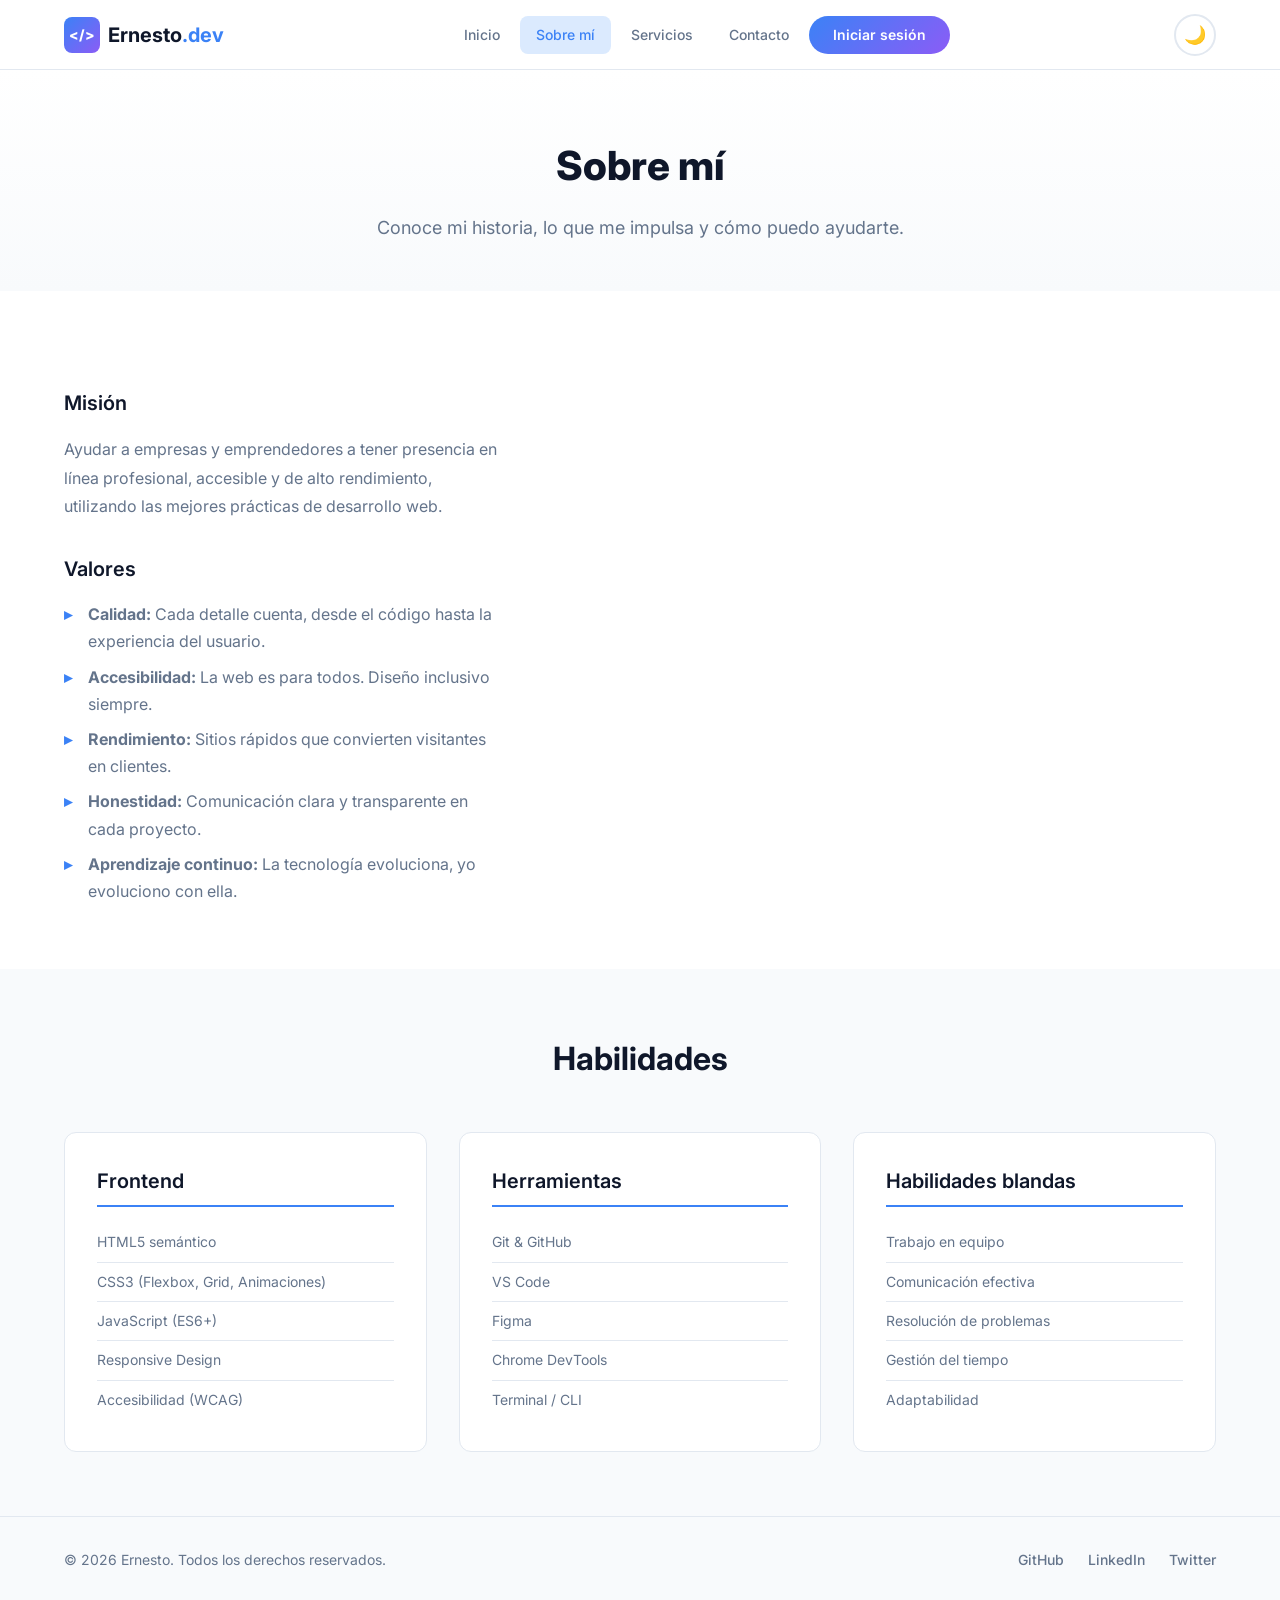
==== about.html @ 3efb2885 "first commit" ====
<!DOCTYPE html>
<html lang="es">
<head>
    <meta charset="UTF-8">
    <meta name="viewport" content="width=device-width, initial-scale=1.0">
    <meta name="description" content="Conoce la historia, misión y valores de Ernesto, desarrollador web Full Stack con pasión por la tecnología.">
    <meta name="keywords" content="sobre mí, historia, misión, valores, desarrollo web, portafolio">
    <meta name="author" content="Ernesto">
    <meta name="robots" content="index, follow">
    <meta property="og:title" content="Sobre mí | Ernesto - Desarrollador Web">
    <meta property="og:description" content="Conoce mi historia, misión y valores como desarrollador web.">
    <meta property="og:type" content="website">
    <title>Sobre mí | Ernesto - Desarrollador Web Full Stack</title>
    <link rel="stylesheet" href="estilos.css">
    <link rel="preconnect" href="https://fonts.googleapis.com">
    <link rel="preconnect" href="https://fonts.gstatic.com" crossorigin>
    <link href="https://fonts.googleapis.com/css2?family=Inter:wght@300;400;500;600;700;800&display=swap" rel="stylesheet">
</head>
<body>
    <header class="header">
        <div class="container header-content">
            <a href="index.html" class="logo">
                <span class="logo-icon">&lt;/&gt;</span>
                <span class="logo-text">Ernesto<span class="logo-accent">.dev</span></span>
            </a>
            <nav class="nav">
                <ul class="nav-list">
                    <li><a href="index.html" class="nav-link">Inicio</a></li>
                    <li><a href="about.html" class="nav-link active">Sobre mí</a></li>
                    <li><a href="services.html" class="nav-link">Servicios</a></li>
                    <li><a href="contact.html" class="nav-link">Contacto</a></li>
                    <li><a href="login.html" class="nav-link nav-cta">Iniciar sesión</a></li>
                </ul>
            </nav>
            <button class="theme-toggle" id="themeToggle" aria-label="Cambiar tema">
                <span class="theme-icon">🌙</span>
            </button>
        </div>
    </header>

    <main class="main">
        <section class="page-hero">
            <div class="container">
                <h1 class="page-title">Sobre mí</h1>
                <p class="page-subtitle">Conoce mi historia, lo que me impulsa y cómo puedo ayudarte.</p>
            </div>
        </section>

        <section class="about-section">
            <div class="container">
                <div class="about-grid">
                    <div class="about-content">
                        <h3 class="about-subtitle">Misión</h3>
                        <p class="about-text">
                            Ayudar a empresas y emprendedores a tener presencia en línea profesional,
                            accesible y de alto rendimiento, utilizando las mejores prácticas de desarrollo web.
                        </p>

                        <h3 class="about-subtitle">Valores</h3>
                        <ul class="about-list">
                            <li><strong>Calidad:</strong> Cada detalle cuenta, desde el código hasta la experiencia del usuario.</li>
                            <li><strong>Accesibilidad:</strong> La web es para todos. Diseño inclusivo siempre.</li>
                            <li><strong>Rendimiento:</strong> Sitios rápidos que convierten visitantes en clientes.</li>
                            <li><strong>Honestidad:</strong> Comunicación clara y transparente en cada proyecto.</li>
                            <li><strong>Aprendizaje continuo:</strong> La tecnología evoluciona, yo evoluciono con ella.</li>
                        </ul>
                    </div>
                </div>
            </div>
        </section>

        <section class="skills-section">
            <div class="container">
                <h2 class="section-title">Habilidades</h2>
                <div class="skills-grid">
                    <div class="skill-category">
                        <h3 class="skill-title">Frontend</h3>
                        <ul class="skill-list">
                            <li>HTML5 semántico</li>
                            <li>CSS3 (Flexbox, Grid, Animaciones)</li>
                            <li>JavaScript (ES6+)</li>
                            <li>Responsive Design</li>
                            <li>Accesibilidad (WCAG)</li>
                        </ul>
                    </div>
                    <div class="skill-category">
                        <h3 class="skill-title">Herramientas</h3>
                        <ul class="skill-list">
                            <li>Git & GitHub</li>
                            <li>VS Code</li>
                            <li>Figma</li>
                            <li>Chrome DevTools</li>
                            <li>Terminal / CLI</li>
                        </ul>
                    </div>
                    <div class="skill-category">
                        <h3 class="skill-title">Habilidades blandas</h3>
                        <ul class="skill-list">
                            <li>Trabajo en equipo</li>
                            <li>Comunicación efectiva</li>
                            <li>Resolución de problemas</li>
                            <li>Gestión del tiempo</li>
                            <li>Adaptabilidad</li>
                        </ul>
                    </div>
                </div>
            </div>
        </section>
    </main>

    <footer class="footer">
        <div class="container">
            <div class="footer-content">
                <p class="footer-copy">&copy; 2026 Ernesto. Todos los derechos reservados.</p>
                <div class="footer-social">
                    <a href="#" aria-label="GitHub" class="social-link">GitHub</a>
                    <a href="#" aria-label="LinkedIn" class="social-link">LinkedIn</a>
                    <a href="#" aria-label="Twitter" class="social-link">Twitter</a>
                </div>
            </div>
        </div>
    </footer>

    <script src="script.js"></script>
</body>
</html>
---- estilos.css ----
/* ============================================
   ESTILOS GLOBALES - Ernesto.dev
   ============================================ */

/* --- Variables CSS (Tema claro/oscuro) --- */
:root {
    /* Colores - Tema claro */
    --color-bg: #ffffff;
    --color-bg-alt: #f8fafc;
    --color-bg-card: #ffffff;
    --color-text: #1e293b;
    --color-text-muted: #64748b;
    --color-text-heading: #0f172a;
    --color-primary: #3b82f6;
    --color-primary-hover: #2563eb;
    --color-primary-light: #dbeafe;
    --color-secondary: #8b5cf6;
    --color-accent: #06b6d4;
    --color-border: #e2e8f0;
    --color-shadow: rgba(0, 0, 0, 0.08);
    --color-shadow-lg: rgba(0, 0, 0, 0.12);
    --color-nav-bg: rgba(255, 255, 255, 0.95);
    --color-input-bg: #ffffff;
    --color-input-border: #cbd5e1;
    --color-success: #10b981;
    --color-error: #ef4444;
    --color-code-bg: #1e293b;
    --color-code-text: #e2e8f0;

    /* Espaciado */
    --spacing-xs: 0.25rem;
    --spacing-sm: 0.5rem;
    --spacing-md: 1rem;
    --spacing-lg: 1.5rem;
    --spacing-xl: 2rem;
    --spacing-2xl: 3rem;
    --spacing-3xl: 4rem;

    /* Tipografía */
    --font-family: 'Inter', -apple-system, BlinkMacSystemFont, 'Segoe UI', Roboto, sans-serif;
    --font-size-xs: 0.75rem;
    --font-size-sm: 0.875rem;
    --font-size-base: 1rem;
    --font-size-md: 1.125rem;
    --font-size-lg: 1.25rem;
    --font-size-xl: 1.5rem;
    --font-size-2xl: 2rem;
    --font-size-3xl: 2.5rem;
    --font-size-4xl: 3rem;

    /* Bordes */
    --radius-sm: 0.375rem;
    --radius-md: 0.5rem;
    --radius-lg: 0.75rem;
    --radius-xl: 1rem;
    --radius-full: 9999px;

    /* Transiciones */
    --transition-fast: 150ms ease;
    --transition-base: 250ms ease;
    --transition-slow: 350ms ease;

    /* Layout */
    --container-max: 1200px;
    --header-height: 70px;
}

/* Tema oscuro */
[data-theme="dark"] {
    --color-bg: #0f172a;
    --color-bg-alt: #1e293b;
    --color-bg-card: #1e293b;
    --color-text: #e2e8f0;
    --color-text-muted: #94a3b8;
    --color-text-heading: #f1f5f9;
    --color-primary: #60a5fa;
    --color-primary-hover: #3b82f6;
    --color-primary-light: #1e3a5f;
    --color-secondary: #a78bfa;
    --color-accent: #22d3ee;
    --color-border: #334155;
    --color-shadow: rgba(0, 0, 0, 0.3);
    --color-shadow-lg: rgba(0, 0, 0, 0.4);
    --color-nav-bg: rgba(15, 23, 42, 0.95);
    --color-input-bg: #1e293b;
    --color-input-border: #475569;
    --color-code-bg: #0f172a;
    --color-code-text: #e2e8f0;
}

/* --- Reset y base --- */
*, *::before, *::after {
    box-sizing: border-box;
    margin: 0;
    padding: 0;
}

html {
    scroll-behavior: smooth;
    font-size: 16px;
}

body {
    font-family: var(--font-family);
    font-size: var(--font-size-base);
    line-height: 1.6;
    color: var(--color-text);
    background-color: var(--color-bg);
    transition: background-color var(--transition-base), color var(--transition-base);
    min-height: 100vh;
    display: flex;
    flex-direction: column;
}

img {
    max-width: 100%;
    height: auto;
    display: block;
}

a {
    color: var(--color-primary);
    text-decoration: none;
    transition: color var(--transition-fast);
}

a:hover {
    color: var(--color-primary-hover);
}

ul, ol {
    list-style: none;
}

/* --- Layout --- */
.container {
    width: 100%;
    max-width: var(--container-max);
    margin: 0 auto;
    padding: 0 var(--spacing-lg);
}

.main {
    flex: 1;
}

/* --- Header y Navegación (Flexbox) --- */
.header {
    position: sticky;
    top: 0;
    z-index: 100;
    background-color: var(--color-nav-bg);
    backdrop-filter: blur(10px);
    border-bottom: 1px solid var(--color-border);
    height: var(--header-height);
    transition: background-color var(--transition-base);
}

.header-content {
    display: flex;
    align-items: center;
    justify-content: space-between;
    height: var(--header-height);
    gap: var(--spacing-lg);
}

.logo {
    display: flex;
    align-items: center;
    gap: var(--spacing-sm);
    font-size: var(--font-size-lg);
    font-weight: 700;
    color: var(--color-text-heading);
    flex-shrink: 0;
}

.logo:hover {
    color: var(--color-text-heading);
}

.logo-icon {
    display: flex;
    align-items: center;
    justify-content: center;
    width: 36px;
    height: 36px;
    background: linear-gradient(135deg, var(--color-primary), var(--color-secondary));
    color: white;
    border-radius: var(--radius-md);
    font-size: var(--font-size-sm);
    font-weight: 800;
}

.logo-accent {
    color: var(--color-primary);
}

.nav {
    flex: 1;
    display: flex;
    justify-content: center;
}

.nav-list {
    display: flex;
    align-items: center;
    gap: var(--spacing-xs);
}

.nav-link {
    display: block;
    padding: var(--spacing-sm) var(--spacing-md);
    color: var(--color-text-muted);
    font-weight: 500;
    font-size: var(--font-size-sm);
    border-radius: var(--radius-md);
    transition: all var(--transition-fast);
    white-space: nowrap;
}

.nav-link:hover {
    color: var(--color-text-heading);
    background-color: var(--color-bg-alt);
}

.nav-link.active {
    color: var(--color-primary);
    background-color: var(--color-primary-light);
}

.nav-cta {
    background: linear-gradient(135deg, var(--color-primary), var(--color-secondary));
    color: white !important;
    padding: var(--spacing-sm) var(--spacing-lg);
    border-radius: var(--radius-full);
    font-weight: 600;
}

.nav-cta:hover {
    opacity: 0.9;
    transform: translateY(-1px);
}

/* --- Theme Toggle --- */
.theme-toggle {
    background: none;
    border: 2px solid var(--color-border);
    border-radius: var(--radius-full);
    width: 42px;
    height: 42px;
    display: flex;
    align-items: center;
    justify-content: center;
    cursor: pointer;
    font-size: var(--font-size-md);
    transition: all var(--transition-fast);
    flex-shrink: 0;
}

.theme-toggle:hover {
    border-color: var(--color-primary);
    transform: scale(1.05);
}

/* --- Hero Section (Vista 1) --- */
.hero {
    padding: var(--spacing-3xl) 0;
    background: linear-gradient(180deg, var(--color-bg) 0%, var(--color-bg-alt) 100%);
}

.hero .container {
    display: grid;
    grid-template-columns: 1fr 1fr;
    gap: var(--spacing-3xl);
    align-items: center;
}

.hero-title {
    font-size: var(--font-size-4xl);
    font-weight: 800;
    line-height: 1.15;
    color: var(--color-text-heading);
    margin-bottom: var(--spacing-lg);
}

.text-gradient {
    background: linear-gradient(135deg, var(--color-primary), var(--color-secondary));
    -webkit-background-clip: text;
    -webkit-text-fill-color: transparent;
    background-clip: text;
}

.hero-subtitle {
    font-size: var(--font-size-md);
    color: var(--color-text-muted);
    margin-bottom: var(--spacing-xl);
    max-width: 500px;
}

.hero-actions {
    display: flex;
    gap: var(--spacing-md);
    flex-wrap: wrap;
}

/* --- Animaciones de entrada --- */
@keyframes fadeIn {
    from { opacity: 0; }
    to { opacity: 1; }
}

@keyframes slideUp {
    from {
        opacity: 0;
        transform: translateY(30px);
    }
    to {
        opacity: 1;
        transform: translateY(0);
    }
}

@keyframes slideInLeft {
    from {
        opacity: 0;
        transform: translateX(-30px);
    }
    to {
        opacity: 1;
        transform: translateX(0);
    }
}

.animate-fade-in {
    animation: fadeIn 0.8s ease forwards;
}

.animate-slide-up {
    animation: slideUp 0.8s ease forwards;
}

.animate-slide-up-delay {
    animation: slideUp 0.8s ease 0.2s forwards;
    opacity: 0;
}

.animate-fade-in-delay {
    animation: fadeIn 0.8s ease 0.3s forwards;
    opacity: 0;
}

/* --- Code Window --- */
.hero-visual {
    display: flex;
    justify-content: center;
}

.code-window {
    background: var(--color-code-bg);
    border-radius: var(--radius-lg);
    overflow: hidden;
    box-shadow: 0 20px 60px var(--color-shadow-lg);
    width: 100%;
    max-width: 450px;
}

.code-header {
    display: flex;
    gap: var(--spacing-sm);
    padding: var(--spacing-md);
    background: rgba(255, 255, 255, 0.05);
}

.code-dot {
    width: 12px;
    height: 12px;
    border-radius: 50%;
}

.code-dot.red { background: #ef4444; }
.code-dot.yellow { background: #eab308; }
.code-dot.green { background: #22c55e; }

.code-body {
    padding: var(--spacing-lg);
    font-family: 'Fira Code', 'Consolas', monospace;
    font-size: var(--font-size-sm);
    line-height: 1.7;
    color: var(--color-code-text);
    overflow-x: auto;
}

.code-tag { color: #f472b6; }
.code-attr { color: #a5b4fc; }
.code-string { color: #86efac; }

/* --- Botones --- */
.btn {
    display: inline-flex;
    align-items: center;
    justify-content: center;
    padding: var(--spacing-md) var(--spacing-xl);
    font-size: var(--font-size-base);
    font-weight: 600;
    border-radius: var(--radius-md);
    border: none;
    cursor: pointer;
    transition: all var(--transition-fast);
    text-decoration: none;
}

.btn-primary {
    background: linear-gradient(135deg, var(--color-primary), var(--color-secondary));
    color: white;
    box-shadow: 0 4px 14px rgba(59, 130, 246, 0.3);
}

.btn-primary:hover {
    transform: translateY(-2px);
    box-shadow: 0 6px 20px rgba(59, 130, 246, 0.4);
    color: white;
}

.btn-secondary {
    background: var(--color-bg-card);
    color: var(--color-text);
    border: 2px solid var(--color-border);
}

.btn-secondary:hover {
    border-color: var(--color-primary);
    color: var(--color-primary);
    transform: translateY(-2px);
}

.btn-full {
    width: 100%;
}

/* --- Features Section --- */
.features {
    padding: var(--spacing-3xl) 0;
}

.section-title {
    font-size: var(--font-size-2xl);
    font-weight: 700;
    text-align: center;
    color: var(--color-text-heading);
    margin-bottom: var(--spacing-2xl);
}

.features-grid {
    display: grid;
    grid-template-columns: repeat(3, 1fr);
    gap: var(--spacing-xl);
}

.feature-card {
    background: var(--color-bg-card);
    border: 1px solid var(--color-border);
    border-radius: var(--radius-lg);
    padding: var(--spacing-xl);
    text-align: center;
    transition: all var(--transition-base);
}

.feature-card:hover {
    transform: translateY(-4px);
    box-shadow: 0 12px 40px var(--color-shadow);
    border-color: var(--color-primary);
}

.feature-icon {
    font-size: 2.5rem;
    margin-bottom: var(--spacing-md);
}

.feature-title {
    font-size: var(--font-size-lg);
    font-weight: 600;
    color: var(--color-text-heading);
    margin-bottom: var(--spacing-sm);
}

.feature-desc {
    color: var(--color-text-muted);
    font-size: var(--font-size-sm);
}

/* --- Page Hero (Vistas 2-5) --- */
.page-hero {
    padding: var(--spacing-3xl) 0 var(--spacing-2xl);
    text-align: center;
    background: linear-gradient(180deg, var(--color-bg) 0%, var(--color-bg-alt) 100%);
}

.page-title {
    font-size: var(--font-size-3xl);
    font-weight: 800;
    color: var(--color-text-heading);
    margin-bottom: var(--spacing-md);
}

.page-subtitle {
    font-size: var(--font-size-md);
    color: var(--color-text-muted);
    max-width: 600px;
    margin: 0 auto;
}

/* --- About Section (Vista 2) --- */
.about-section {
    padding: var(--spacing-3xl) 0;
}

.about-grid {
    display: grid;
    grid-template-columns: 1fr 1.5fr;
    gap: var(--spacing-3xl);
    align-items: start;
}

.about-image {
    position: sticky;
    top: calc(var(--header-height) + var(--spacing-xl));
}

.about-photo {
    border-radius: var(--radius-xl);
    box-shadow: 0 20px 60px var(--color-shadow-lg);
    width: 100%;
    aspect-ratio: 5/6;
    object-fit: cover;
}

.about-title {
    font-size: var(--font-size-2xl);
    font-weight: 700;
    color: var(--color-text-heading);
    margin-bottom: var(--spacing-lg);
}

.about-subtitle {
    font-size: var(--font-size-lg);
    font-weight: 600;
    color: var(--color-text-heading);
    margin-top: var(--spacing-xl);
    margin-bottom: var(--spacing-md);
}

.about-text {
    color: var(--color-text-muted);
    margin-bottom: var(--spacing-md);
    line-height: 1.8;
}

.about-list {
    display: flex;
    flex-direction: column;
    gap: var(--spacing-sm);
}

.about-list li {
    padding-left: var(--spacing-lg);
    position: relative;
    color: var(--color-text-muted);
    line-height: 1.7;
}

.about-list li::before {
    content: "▸";
    position: absolute;
    left: 0;
    color: var(--color-primary);
    font-weight: bold;
}

/* --- Skills Section --- */
.skills-section {
    padding: var(--spacing-3xl) 0;
    background: var(--color-bg-alt);
}

.skills-grid {
    display: grid;
    grid-template-columns: repeat(3, 1fr);
    gap: var(--spacing-xl);
}

.skill-category {
    background: var(--color-bg-card);
    border: 1px solid var(--color-border);
    border-radius: var(--radius-lg);
    padding: var(--spacing-xl);
}

.skill-title {
    font-size: var(--font-size-lg);
    font-weight: 600;
    color: var(--color-text-heading);
    margin-bottom: var(--spacing-md);
    padding-bottom: var(--spacing-sm);
    border-bottom: 2px solid var(--color-primary);
}

.skill-list li {
    padding: var(--spacing-sm) 0;
    color: var(--color-text-muted);
    font-size: var(--font-size-sm);
    border-bottom: 1px solid var(--color-border);
}

.skill-list li:last-child {
    border-bottom: none;
}

/* --- Services Section (Vista 3) --- */
.services-section {
    padding: var(--spacing-3xl) 0;
}

.services-grid {
    display: grid;
    grid-template-columns: repeat(3, 1fr);
    gap: var(--spacing-xl);
}

.service-card {
    background: var(--color-bg-card);
    border: 1px solid var(--color-border);
    border-radius: var(--radius-lg);
    overflow: hidden;
    transition: all var(--transition-base);
}

.service-card:hover {
    transform: translateY(-6px);
    box-shadow: 0 16px 48px var(--color-shadow-lg);
    border-color: var(--color-primary);
}

.service-image {
    width: 100%;
    height: 200px;
    overflow: hidden;
}

.service-image img {
    width: 100%;
    height: 100%;
    object-fit: cover;
    transition: transform var(--transition-slow);
}

.service-card:hover .service-image img {
    transform: scale(1.05);
}

.service-content {
    padding: var(--spacing-lg);
}

.service-title {
    font-size: var(--font-size-lg);
    font-weight: 600;
    color: var(--color-text-heading);
    margin-bottom: var(--spacing-sm);
}

.service-desc {
    color: var(--color-text-muted);
    font-size: var(--font-size-sm);
    margin-bottom: var(--spacing-md);
    line-height: 1.7;
}

.service-features {
    display: flex;
    flex-wrap: wrap;
    gap: var(--spacing-sm);
}

.service-features li {
    font-size: var(--font-size-xs);
    color: var(--color-primary);
    background: var(--color-primary-light);
    padding: var(--spacing-xs) var(--spacing-sm);
    border-radius: var(--radius-full);
    font-weight: 500;
}

/* --- Pricing Table --- */
.pricing-section {
    padding: var(--spacing-3xl) 0;
    background: var(--color-bg-alt);
}

.table-wrapper {
    overflow-x: auto;
    border-radius: var(--radius-lg);
    box-shadow: 0 4px 20px var(--color-shadow);
}

.pricing-table {
    width: 100%;
    border-collapse: collapse;
    background: var(--color-bg-card);
    min-width: 600px;
}

.pricing-table th,
.pricing-table td {
    padding: var(--spacing-md) var(--spacing-lg);
    text-align: left;
    border-bottom: 1px solid var(--color-border);
}

.pricing-table th {
    background: var(--color-bg-alt);
    font-weight: 600;
    color: var(--color-text-heading);
    font-size: var(--font-size-sm);
    text-transform: uppercase;
    letter-spacing: 0.05em;
}

.pricing-table td {
    color: var(--color-text-muted);
    font-size: var(--font-size-sm);
}

.pricing-table tr:last-child td {
    border-bottom: none;
}

.pricing-table tr:hover td {
    background: var(--color-bg-alt);
}

/* --- Contact Section (Vista 4) --- */
.contact-section {
    padding: var(--spacing-3xl) 0;
}

.contact-grid {
    display: grid;
    grid-template-columns: 1fr 1.5fr;
    gap: var(--spacing-3xl);
    align-items: start;
}

.contact-info-title {
    font-size: var(--font-size-xl);
    font-weight: 700;
    color: var(--color-text-heading);
    margin-bottom: var(--spacing-md);
}

.contact-info-text {
    color: var(--color-text-muted);
    margin-bottom: var(--spacing-xl);
    line-height: 1.8;
}

.contact-detail {
    display: flex;
    align-items: flex-start;
    gap: var(--spacing-md);
    margin-bottom: var(--spacing-lg);
}

.contact-icon {
    font-size: var(--font-size-lg);
    flex-shrink: 0;
    width: 40px;
    height: 40px;
    display: flex;
    align-items: center;
    justify-content: center;
    background: var(--color-primary-light);
    border-radius: var(--radius-md);
}

.contact-detail strong {
    display: block;
    color: var(--color-text-heading);
    font-size: var(--font-size-sm);
    margin-bottom: var(--spacing-xs);
}

.contact-detail p {
    color: var(--color-text-muted);
    font-size: var(--font-size-sm);
}

/* --- Formularios --- */
.contact-form-wrapper {
    background: var(--color-bg-card);
    border: 1px solid var(--color-border);
    border-radius: var(--radius-xl);
    padding: var(--spacing-2xl);
    box-shadow: 0 4px 20px var(--color-shadow);
}

.form-group {
    margin-bottom: var(--spacing-lg);
}

.form-label {
    display: block;
    font-size: var(--font-size-sm);
    font-weight: 600;
    color: var(--color-text-heading);
    margin-bottom: var(--spacing-sm);
}

.form-input {
    width: 100%;
    padding: var(--spacing-md);
    font-size: var(--font-size-base);
    font-family: var(--font-family);
    color: var(--color-text);
    background: var(--color-input-bg);
    border: 2px solid var(--color-input-border);
    border-radius: var(--radius-md);
    transition: all var(--transition-fast);
    box-sizing: border-box;
}

.form-input:focus {
    outline: none;
    border-color: var(--color-primary);
    box-shadow: 0 0 0 3px var(--color-primary-light);
}

.form-input::placeholder {
    color: var(--color-text-muted);
    opacity: 0.6;
}

.form-select {
    appearance: none;
    background-image: url("data:image/svg+xml,%3Csvg xmlns='http://www.w3.org/2000/svg' width='12' height='12' viewBox='0 0 12 12'%3E%3Cpath fill='%2364748b' d='M6 8L1 3h10z'/%3E%3C/svg%3E");
    background-repeat: no-repeat;
    background-position: right var(--spacing-md) center;
    padding-right: var(--spacing-2xl);
    cursor: pointer;
}

.form-textarea {
    resize: vertical;
    min-height: 120px;
}

.form-checkbox-group {
    display: flex;
    align-items: flex-start;
    gap: var(--spacing-sm);
}

.form-checkbox {
    width: 18px;
    height: 18px;
    margin-top: 2px;
    accent-color: var(--color-primary);
    cursor: pointer;
    flex-shrink: 0;
}

.form-checkbox-label {
    font-size: var(--font-size-sm);
    color: var(--color-text-muted);
    cursor: pointer;
    line-height: 1.5;
}

.form-link {
    color: var(--color-primary);
    font-size: var(--font-size-sm);
    font-weight: 500;
}

.form-link:hover {
    text-decoration: underline;
}

/* --- Login Section (Vista 5) --- */
.login-section {
    padding: var(--spacing-3xl) 0;
    display: flex;
    align-items: center;
    justify-content: center;
    min-height: calc(100vh - var(--header-height) - 200px);
}

.login-section .container {
    display: flex;
    justify-content: center;
}

.login-card {
    background: var(--color-bg-card);
    border: 1px solid var(--color-border);
    border-radius: var(--radius-xl);
    padding: var(--spacing-2xl);
    width: 100%;
    max-width: 440px;
    box-shadow: 0 8px 32px var(--color-shadow);
}

.login-header {
    text-align: center;
    margin-bottom: var(--spacing-xl);
}

.login-title {
    font-size: var(--font-size-xl);
    font-weight: 700;
    color: var(--color-text-heading);
    margin-bottom: var(--spacing-sm);
}

.login-subtitle {
    color: var(--color-text-muted);
    font-size: var(--font-size-sm);
}

.form-options {
    display: flex;
    align-items: center;
    justify-content: space-between;
    margin-bottom: var(--spacing-lg);
    flex-wrap: wrap;
    gap: var(--spacing-sm);
}

.login-footer {
    text-align: center;
    margin-top: var(--spacing-xl);
    padding-top: var(--spacing-lg);
    border-top: 1px solid var(--color-border);
}

.login-footer-text {
    color: var(--color-text-muted);
    font-size: var(--font-size-sm);
}

/* --- Footer --- */
.footer {
    background: var(--color-bg-alt);
    border-top: 1px solid var(--color-border);
    padding: var(--spacing-xl) 0;
    margin-top: auto;
}

.footer-content {
    display: flex;
    align-items: center;
    justify-content: space-between;
    flex-wrap: wrap;
    gap: var(--spacing-md);
}

.footer-copy {
    color: var(--color-text-muted);
    font-size: var(--font-size-sm);
}

.footer-social {
    display: flex;
    gap: var(--spacing-lg);
}

.social-link {
    color: var(--color-text-muted);
    font-size: var(--font-size-sm);
    font-weight: 500;
    transition: color var(--transition-fast);
}

.social-link:hover {
    color: var(--color-primary);
}

/* --- Responsive Design --- */
@media (max-width: 1024px) {
    .hero .container {
        grid-template-columns: 1fr;
        text-align: center;
    }

    .hero-subtitle {
        margin-left: auto;
        margin-right: auto;
    }

    .hero-actions {
        justify-content: center;
    }

    .hero-visual {
        order: -1;
    }

    .code-window {
        max-width: 100%;
    }

    .features-grid {
        grid-template-columns: repeat(2, 1fr);
    }

    .services-grid {
        grid-template-columns: repeat(2, 1fr);
    }

    .about-grid {
        grid-template-columns: 1fr;
    }

    .about-image {
        position: static;
        max-width: 400px;
        margin: 0 auto;
    }

    .contact-grid {
        grid-template-columns: 1fr;
    }
}

@media (max-width: 768px) {
    :root {
        --header-height: 60px;
    }

    .header-content {
        flex-wrap: wrap;
        height: auto;
        padding: var(--spacing-sm) 0;
        gap: var(--spacing-sm);
    }

    .nav {
        order: 3;
        width: 100%;
    }

    .nav-list {
        flex-wrap: wrap;
        justify-content: center;
    }

    .nav-link {
        padding: var(--spacing-xs) var(--spacing-sm);
        font-size: var(--font-size-xs);
    }

    .hero {
        padding: var(--spacing-2xl) 0;
    }

    .hero-title {
        font-size: var(--font-size-2xl);
    }

    .features-grid {
        grid-template-columns: 1fr;
    }

    .services-grid {
        grid-template-columns: 1fr;
    }

    .skills-grid {
        grid-template-columns: 1fr;
    }

    .section-title {
        font-size: var(--font-size-xl);
    }

    .page-title {
        font-size: var(--font-size-2xl);
    }

    .contact-form-wrapper {
        padding: var(--spacing-lg);
    }

    .login-card {
        padding: var(--spacing-lg);
    }

    .footer-content {
        flex-direction: column;
        text-align: center;
    }
}

@media (max-width: 480px) {
    .container {
        padding: 0 var(--spacing-md);
    }

    .hero-title {
        font-size: var(--font-size-xl);
    }

    .hero-actions {
        flex-direction: column;
        width: 100%;
    }

    .btn {
        width: 100%;
    }

    .form-options {
        flex-direction: column;
        align-items: flex-start;
    }
}

/* --- Accesibilidad: Reducir movimiento --- */
@media (prefers-reduced-motion: reduce) {
    *,
    *::before,
    *::after {
        animation-duration: 0.01ms !important;
        animation-iteration-count: 1 !important;
        transition-duration: 0.01ms !important;
    }

    html {
        scroll-behavior: auto;
    }
}

/* --- Accesibilidad: Focus visible --- */
*:focus-visible {
    outline: 2px solid var(--color-primary);
    outline-offset: 2px;
}

/* --- Print styles --- */
@media print {
    .header,
    .footer,
    .theme-toggle,
    .hero-actions {
        display: none;
    }

    body {
        color: #000;
        background: #fff;
    }
}
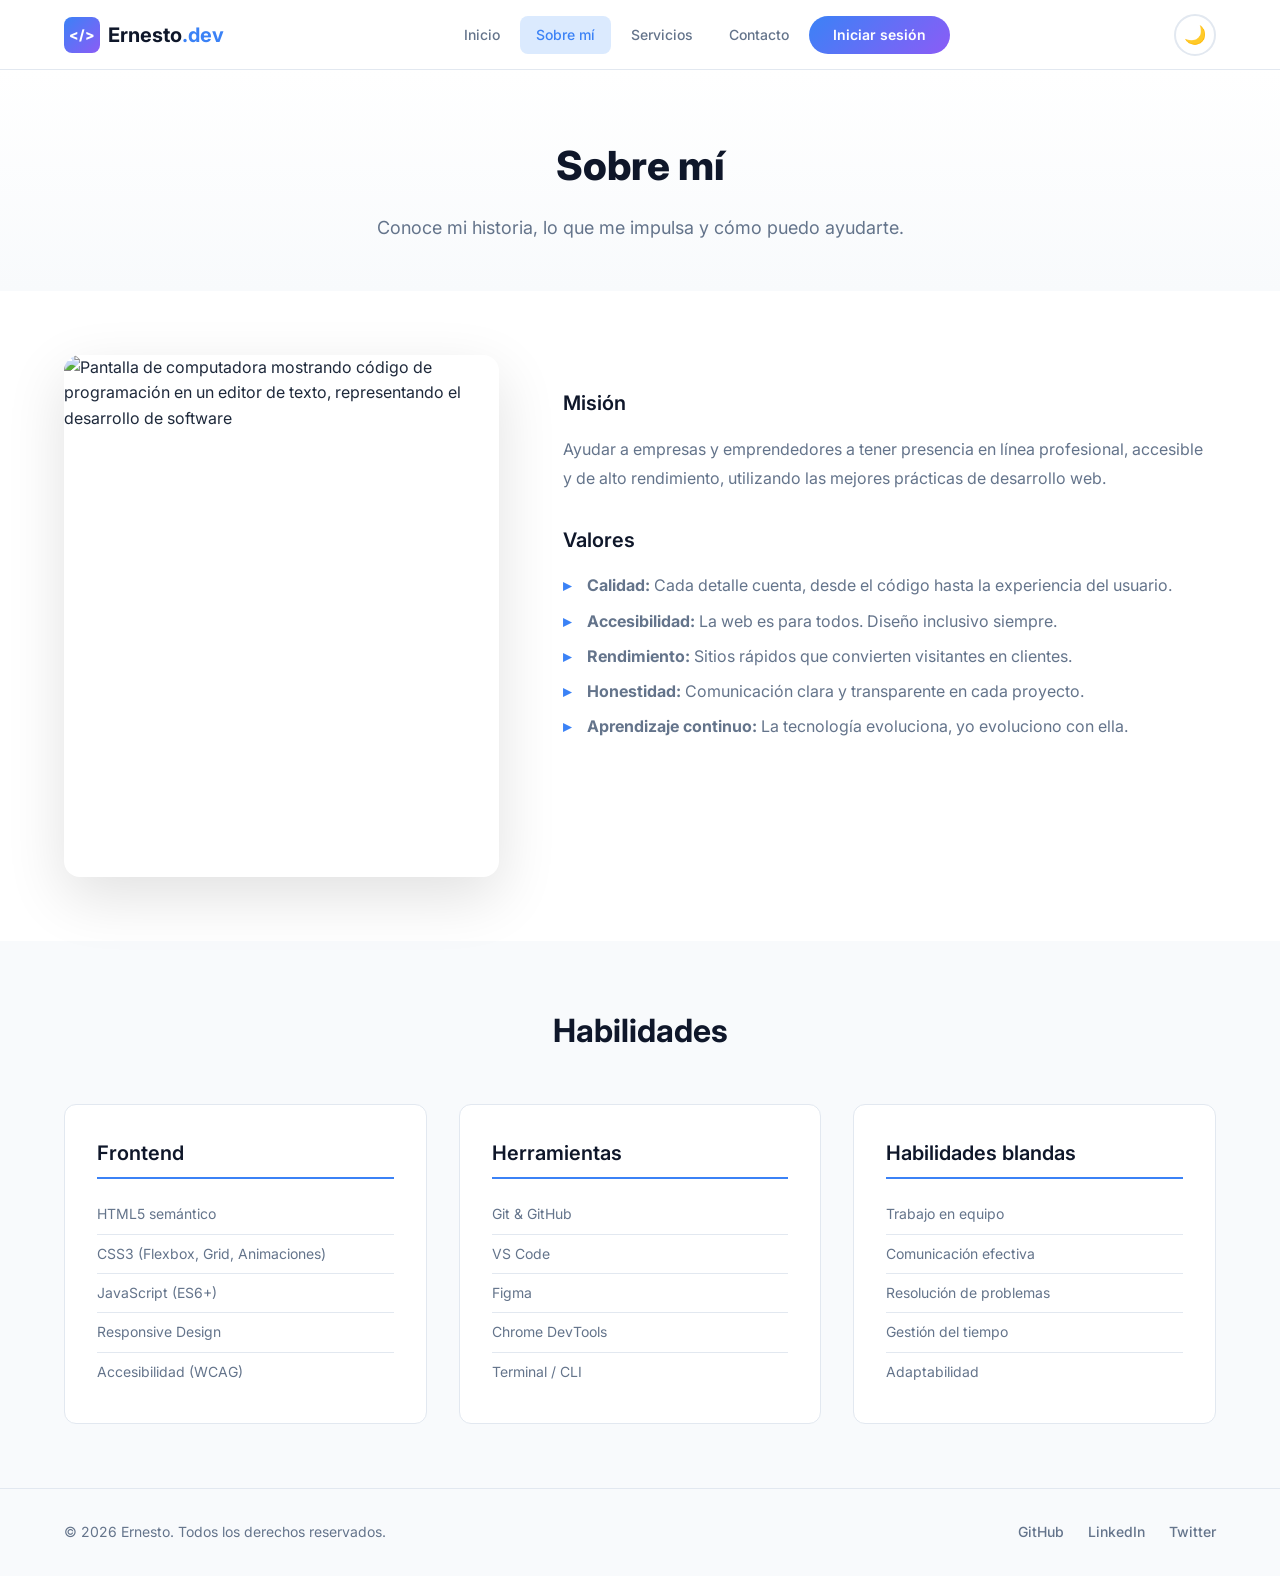
==== commit 7ec18a26: "ajustes" ====
--- a/about.html
+++ b/about.html
@@ -49,6 +49,9 @@
         <section class="about-section">
             <div class="container">
                 <div class="about-grid">
+                    <div class="about-image">
+                        <img src="https://images.unsplash.com/photo-1461749280684-dccba630e2f6?w=500&h=600&fit=crop" alt="Pantalla de computadora mostrando código de programación en un editor de texto, representando el desarrollo de software" class="about-photo">
+                    </div>
                     <div class="about-content">
                         <h3 class="about-subtitle">Misión</h3>
                         <p class="about-text">
